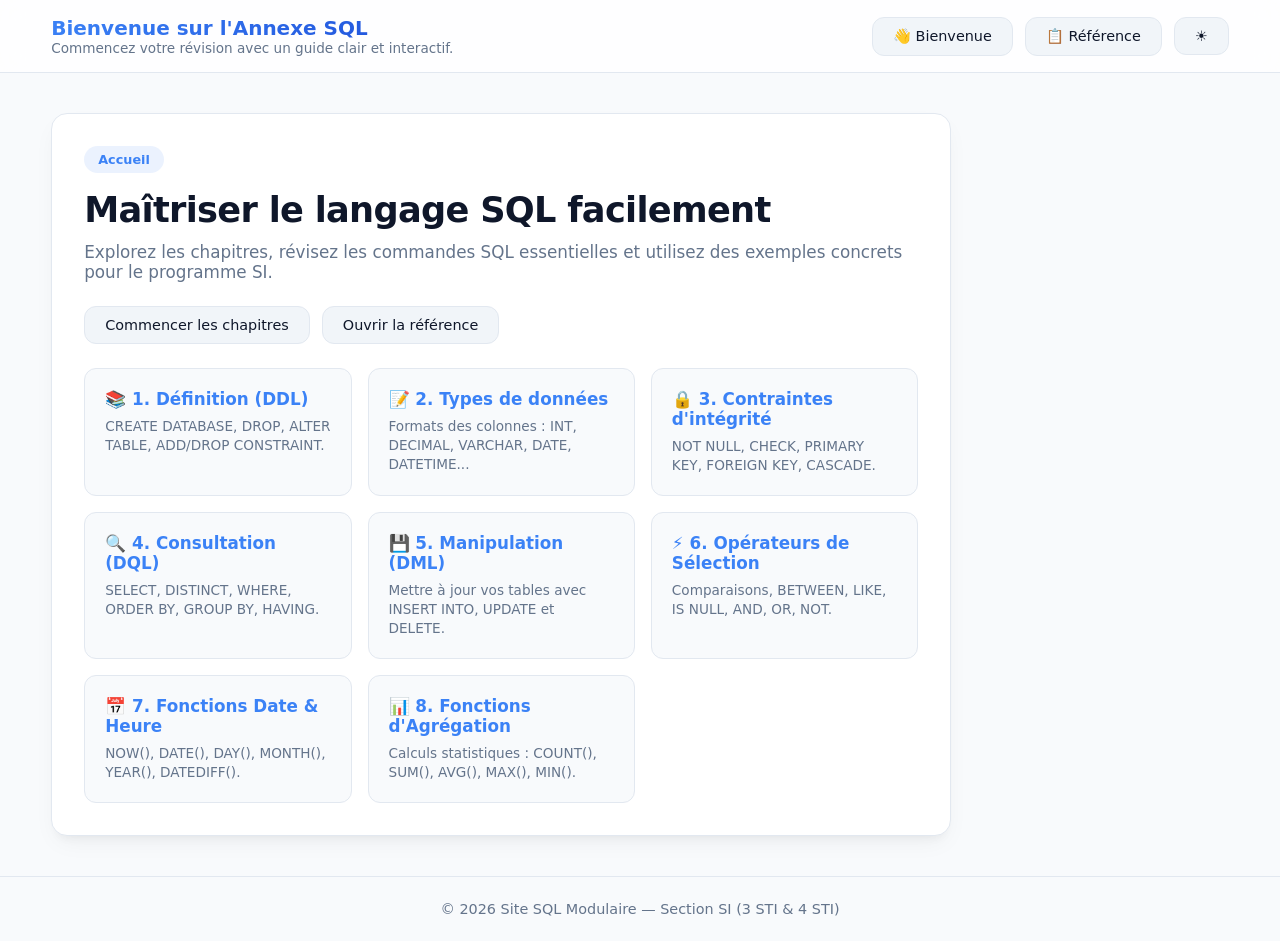
==== index.html @ 150a0384 "Fix broken navigation entry pages" ====
<!DOCTYPE html>
<html lang="fr">
<head>
  <meta charset="UTF-8">
  <meta name="viewport" content="width=device-width, initial-scale=1.0">
  <title>Annexe SQL — Accueil</title>
  <link rel="stylesheet" href="style.css">
  <link rel="shortcut icon" type="image/x-icon" href="sql.png">
</head>
<body>

<div class="progress-bar" id="progressBar"></div>
<button class="floating-btn" id="topBtn">↑</button>

<header>
  <div class="wrap topbar">
    <div class="brand">
      <h1>Bienvenue sur l'Annexe SQL</h1>
      <p>Commencez votre révision avec un guide clair et interactif.</p>
    </div>
    <nav>
      <a href="welcome.html" class="btn">👋 Bienvenue</a>
      <a href="reference.html" class="btn">📋 Référence</a>
      <button class="btn" id="themeBtn">☀️</button>
    </nav>
  </div>
</header>

<main class="wrap hero">
  <div class="main-card">
    <span class="badge">Accueil</span>
    <h2 class="hero-title">Maîtriser le langage SQL facilement</h2>
    <p class="hero-desc">Explorez les chapitres, révisez les commandes SQL essentielles et utilisez des exemples concrets pour le programme SI.</p>

    <div class="search-row">
      <a href="types.html" class="btn">Commencer les chapitres</a>
      <a href="reference.html" class="btn">Ouvrir la référence</a>
    </div>

    <div class="lesson-choice">
      <a href="ddl.html" class="lesson-box">
        <h4>📚 1. Définition (DDL)</h4>
        <p>CREATE DATABASE, DROP, ALTER TABLE, ADD/DROP CONSTRAINT.</p>
      </a>
      <a href="types.html" class="lesson-box">
        <h4>📝 2. Types de données</h4>
        <p>Formats des colonnes : INT, DECIMAL, VARCHAR, DATE, DATETIME...</p>
      </a>
      <a href="contraintes.html" class="lesson-box">
        <h4>🔒 3. Contraintes d'intégrité</h4>
        <p>NOT NULL, CHECK, PRIMARY KEY, FOREIGN KEY, CASCADE.</p>
      </a>
      <a href="dql.html" class="lesson-box">
        <h4>🔍 4. Consultation (DQL)</h4>
        <p>SELECT, DISTINCT, WHERE, ORDER BY, GROUP BY, HAVING.</p>
      </a>
      <a href="dml.html" class="lesson-box">
        <h4>💾 5. Manipulation (DML)</h4>
        <p>Mettre à jour vos tables avec INSERT INTO, UPDATE et DELETE.</p>
      </a>
      <a href="operateurs.html" class="lesson-box">
        <h4>⚡ 6. Opérateurs de Sélection</h4>
        <p>Comparaisons, BETWEEN, LIKE, IS NULL, AND, OR, NOT.</p>
      </a>
      <a href="dates.html" class="lesson-box">
        <h4>📅 7. Fonctions Date & Heure</h4>
        <p>NOW(), DATE(), DAY(), MONTH(), YEAR(), DATEDIFF().</p>
      </a>
      <a href="agregation.html" class="lesson-box">
        <h4>📊 8. Fonctions d'Agrégation</h4>
        <p>Calculs statistiques : COUNT(), SUM(), AVG(), MAX(), MIN().</p>
      </a>
    </div>
  </div>
</main>

<footer>
  <p>© 2026 Site SQL Modulaire — Section SI (3 STI & 4 STI)</p>
</footer>

<script src="script.js"></script>
</body>
</html>
---- style.css ----
:root {
  --bg: #f8fafc;
  --card: #ffffff;
  --ink: #0f172a;
  --muted: #64748b;
  --brand: #3b82f6;
  --brand-gradient: linear-gradient(135deg, #3b82f6, #1d4ed8);
  --line: #e2e8f0;
  --soft: #f1f5f9;
  --shadow: 0 10px 25px -5px rgba(0, 0, 0, 0.05),
             0 8px 10px -6px rgba(0, 0, 0, 0.05);
  --shadow-hover: 0 20px 25px -5px rgba(59, 130, 246, 0.1),
                  0 10px 10px -5px rgba(59, 130, 246, 0.04);
  --radius-lg: 16px;
  --radius-md: 12px;
}

body[data-theme="dark"] {
  --bg: #0b1329;
  --card: #111c44;
  --ink: #f8fafc;
  --muted: #94a3b8;
  --line: #1e293b;
  --soft: #1e293b;
  --shadow: 0 10px 25px -5px rgba(0, 0, 0, 0.3);
  --shadow-hover: 0 20px 25px -5px rgba(0, 0, 0, 0.4);
}

* {
  margin: 0;
  padding: 0;
  box-sizing: border-box;
  font-family: "Segoe UI", system-ui, -apple-system, sans-serif;
}

body {
  background-color: var(--bg);
  color: var(--ink);
  transition: background-color 0.3s, color 0.3s;
  min-height: 100vh;
  display: flex;
  flex-direction: column;
}

/* Progress Bar */
.progress-bar {
  position: fixed;
  top: 0;
  left: 0;
  width: 0%;
  height: 4px;
  background: var(--brand-gradient);
  z-index: 1000;
  transition: width 0.1s ease;
}

/* Header & Navigation */
header {
  position: sticky;
  top: 0;
  z-index: 90;
  background: rgba(255, 255, 255, 0.8);
  backdrop-filter: blur(12px);
  border-bottom: 1px solid var(--line);
  transition: background 0.3s, border-color 0.3s;
}

body[data-theme="dark"] header {
  background: rgba(17, 28, 68, 0.8);
}

.wrap {
  width: min(1200px, 92%);
  margin: auto;
}

.topbar {
  display: flex;
  justify-content: space-between;
  align-items: center;
  padding: 16px 0;
}

.brand h1 {
  font-size: 1.25rem;
  font-weight: 700;
  background: var(--brand-gradient);
  -webkit-background-clip: text;
  -webkit-text-fill-color: transparent;
}

.brand p {
  color: var(--muted);
  font-size: 0.85rem;
}

nav {
  display: flex;
  gap: 12px;
  align-items: center;
}

.btn {
  text-decoration: none;
  padding: 10px 20px;
  border-radius: var(--radius-md);
  background: var(--soft);
  color: var(--ink);
  font-weight: 500;
  font-size: 0.9rem;
  border: 1px solid var(--line);
  cursor: pointer;
  transition: all 0.2s ease;
  display: inline-flex;
  align-items: center;
  gap: 8px;
}

.btn:hover {
  transform: translateY(-2px);
  background: var(--brand);
  color: white;
  border-color: var(--brand);
  box-shadow: 0 4px 12px rgba(59, 130, 246, 0.25);
}

/* Hero Section */
.hero {
  padding: 40px 0;
  flex: 1;
}

.hero-grid {
  display: grid;
  grid-template-columns: 1fr;
  gap: 24px;
  justify-items: center;
  max-width: 900px;
  margin: 0 auto;
}

.main-card {
  background: var(--card);
  border: 1px solid var(--line);
  border-radius: var(--radius-lg);
  padding: 32px;
  box-shadow: var(--shadow);
  width: 100%;
  max-width: 900px;
}

.badge {
  display: inline-block;
  padding: 6px 14px;
  background: rgba(59, 130, 246, 0.1);
  color: var(--brand);
  border-radius: 99px;
  font-size: 0.8rem;
  font-weight: 600;
  margin-bottom: 16px;
}

.hero-title {
  font-size: 2.2rem;
  font-weight: 800;
  margin-bottom: 12px;
  letter-spacing: -0.02em;
}

.hero-desc {
  color: var(--muted);
  font-size: 1.05rem;
  margin-bottom: 24px;
}

/* Search Bar */
.search-row {
  display: flex;
  gap: 12px;
  margin-bottom: 24px;
}

.search-box {
  flex: 1;
  padding: 14px 18px;
  border-radius: var(--radius-md);
  border: 1px solid var(--line);
  background: var(--bg);
  color: var(--ink);
  font-size: 0.95rem;
  outline: none;
  transition: all 0.2s ease;
}

.search-box:focus {
  border-color: var(--brand);
  box-shadow: 0 0 0 4px rgba(59, 130, 246, 0.15);
  background: var(--card);
}

/* Grid of Lessons */
.lesson-choice {
  display: grid;
  grid-template-columns: repeat(auto-fit, minmax(260px, 1fr));
  gap: 16px;
  margin-top: 24px;
}

.lesson-box,
.lesson-box:link,
.lesson-box:visited,
.lesson-box:active {
  display: block;
  background: var(--bg);
  border: 1px solid var(--line);
  border-radius: var(--radius-md);
  padding: 20px;
  text-decoration: none !important;
  color: var(--ink) !important;
  transition: all 0.25s ease;
  position: relative;
}

.lesson-box h4 {
  font-size: 1.05rem;
  color: var(--brand) !important;
  margin-bottom: 8px;
  text-decoration: none;
}

.lesson-box p {
  color: var(--muted) !important;
  font-size: 0.85rem;
  line-height: 1.4;
  margin: 0;
  text-decoration: none;
}

.lesson-box:hover {
  transform: translateY(-4px);
  background: var(--card);
  border-color: var(--brand);
  box-shadow: var(--shadow-hover);
  color: var(--ink) !important;
  text-decoration: none !important;
}

.lesson-box.hidden {
  display: none;
}

.lesson-box.highlight {
  background: rgba(59, 130, 246, 0.05);
  border-color: var(--brand);
  box-shadow: 0 0 0 2px rgba(59, 130, 246, 0.15);
}

/* Stats Sidebar */
.stats-sidebar {
  display: flex;
  flex-direction: column;
  gap: 16px;
}

.stat-box {
  background: var(--card);
  border: 1px solid var(--line);
  border-radius: var(--radius-lg);
  padding: 20px;
  box-shadow: var(--shadow);
  display: flex;
  align-items: center;
  gap: 16px;
}

.stat-icon {
  width: 48px;
  height: 48px;
  border-radius: var(--radius-md);
  background: rgba(59, 130, 246, 0.1);
  color: var(--brand);
  display: flex;
  align-items: center;
  justify-content: center;
  font-size: 1.5rem;
}

.stat-info strong {
  display: block;
  font-size: 1.2rem;
  font-weight: 700;
}

.stat-info span {
  color: var(--muted);
  font-size: 0.85rem;
}

/* Lesson View Cards */
.lesson-header {
  margin-bottom: 32px;
  animation: fadeIn 0.4s ease;
}

.content-card {
  background: var(--card);
  border: 1px solid var(--line);
  border-radius: var(--radius-lg);
  padding: 24px;
  margin-bottom: 20px;
  box-shadow: var(--shadow);
  animation: fadeIn 0.4s ease;
}

.content-card h3 {
  font-size: 1.2rem;
  margin-bottom: 12px;
  color: var(--brand);
}

.content-card p {
  color: var(--muted);
  font-size: 0.95rem;
  margin-bottom: 16px;
}

/* Code Blocks */
pre {
  background: #0f172a;
  color: #e2e8f0;
  padding: 18px;
  border-radius: var(--radius-md);
  overflow-x: auto;
  font-family: "Fira Code", "Courier New", Courier, monospace;
  font-size: 0.9rem;
  border: 1px solid #1e293b;
  box-shadow: inset 0 2px 4px rgba(0, 0, 0, 0.2);
  line-height: 1.6;
  position: relative;
}

body[data-theme="dark"] pre {
  background: #0b1329;
  color: #e2e8f0;
  border-color: #1e293b;
}

pre::-webkit-scrollbar {
  height: 8px;
}

pre::-webkit-scrollbar-track {
  background: transparent;
}

pre::-webkit-scrollbar-thumb {
  background: rgba(59, 130, 246, 0.3);
  border-radius: 4px;
}

pre::-webkit-scrollbar-thumb:hover {
  background: rgba(59, 130, 246, 0.5);
}

code {
  font-family: inherit;
  padding: 2px 4px;
  background: rgba(59, 130, 246, 0.1);
  color: inherit;
  border-radius: 3px;
}

pre code {
  padding: 0;
  background: none;
  color: inherit;
}

/* Floating Top Button */
.floating-btn {
  position: fixed;
  right: 24px;
  bottom: 24px;
  width: 48px;
  height: 48px;
  border: none;
  border-radius: 50%;
  background: var(--brand-gradient);
  color: white;
  font-size: 1.2rem;
  cursor: pointer;
  display: none;
  box-shadow: 0 4px 14px rgba(59, 130, 246, 0.4);
  z-index: 99;
  justify-content: center;
  align-items: center;
  animation: slideUp 0.3s ease;
}

.floating-btn:hover {
  transform: scale(1.1);
  box-shadow: 0 6px 20px rgba(59, 130, 246, 0.5);
}

@keyframes slideUp {
  from {
    transform: translateY(60px);
    opacity: 0;
  }

  to {
    transform: translateY(0);
    opacity: 1;
  }
}

/* Footer */
footer {
  margin-top: auto;
  padding: 24px 0;
  text-align: center;
  color: var(--muted);
  border-top: 1px solid var(--line);
  font-size: 0.9rem;
}

@keyframes fadeIn {
  from {
    opacity: 0;
    transform: translateY(10px);
  }

  to {
    opacity: 1;
    transform: translateY(0);
  }
}

/* Table Responsive */
table {
  margin: 16px 0;
}

@media (max-width: 900px) {
  .hero-grid {
    grid-template-columns: 1fr;
  }

  .hero-title {
    font-size: 1.8rem;
  }

  .lesson-choice {
    grid-template-columns: repeat(auto-fit, minmax(200px, 1fr));
  }

  pre {
    font-size: 0.8rem;
    padding: 14px;
  }
}

@media (max-width: 768px) {
  table {
    font-size: 0.85rem;
  }

  table th,
  table td {
    padding: 8px;
  }

  .search-row {
    flex-wrap: wrap;
  }

  .search-row .btn {
    flex: 1;
    min-width: 80px;
  }
}

@media (max-width: 600px) {
  .topbar {
    flex-direction: column;
    gap: 12px;
    align-items: flex-start;
  }

  .hero-title {
    font-size: 1.5rem;
  }

  .hero-desc {
    font-size: 0.95rem;
  }

  .main-card {
    padding: 20px;
  }

  .lesson-choice {
    grid-template-columns: 1fr;
  }
}

/* Print Styles */
@media print {
  .progress-bar,
  .floating-btn,
  .search-row,
  .stats-sidebar {
    display: none;
  }

  .content-card {
    page-break-inside: avoid;
    box-shadow: none;
    border: 1px solid #ccc;
  }
}
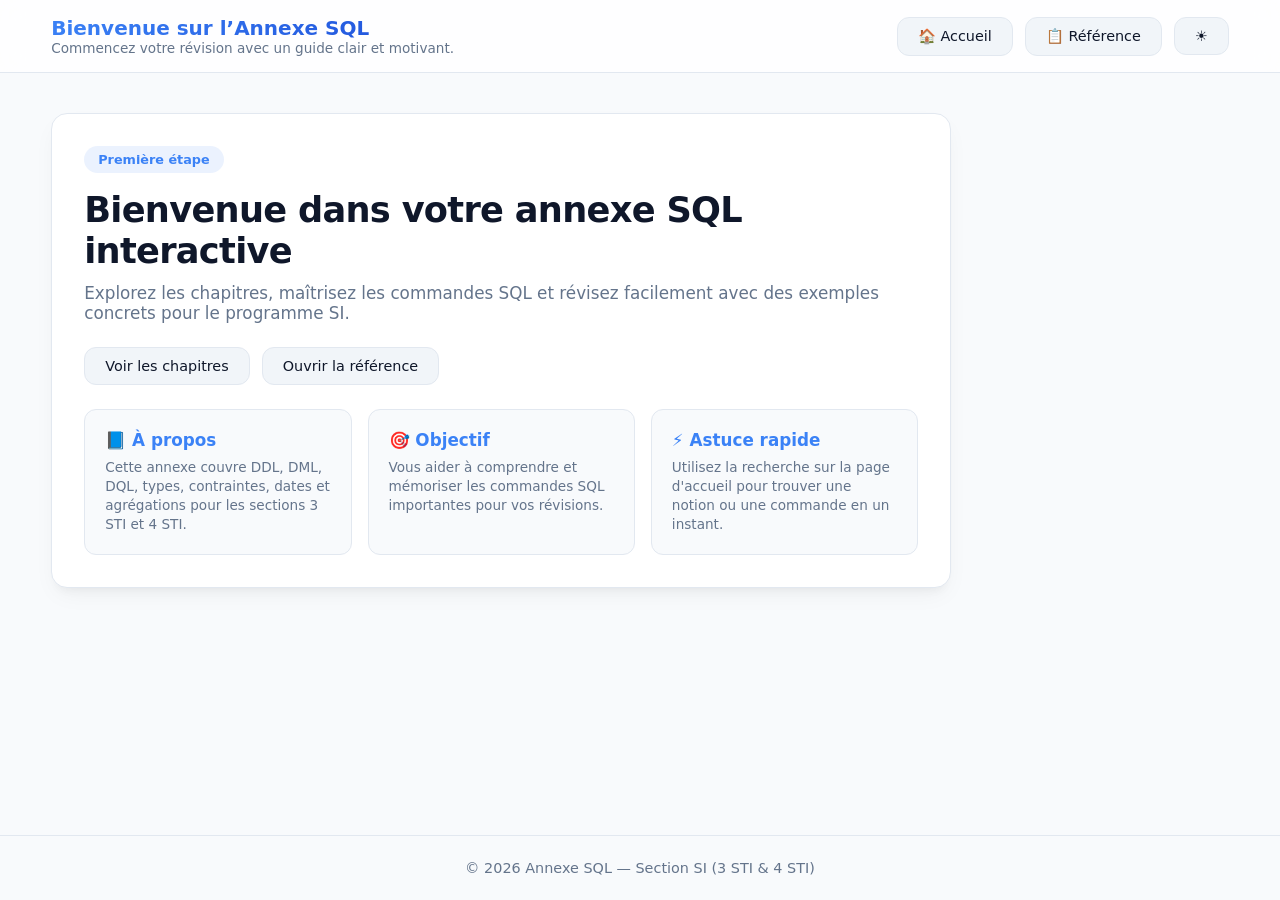
==== commit bfe81c63: "Rename index (2).html to index.html" ====
--- a/index.html
+++ b/index.html
@@ -3,23 +3,22 @@
 <head>
   <meta charset="UTF-8">
   <meta name="viewport" content="width=device-width, initial-scale=1.0">
-  <title>Annexe SQL — Accueil</title>
+  <title>Bienvenue — Annexe SQL</title>
   <link rel="stylesheet" href="style.css">
   <link rel="shortcut icon" type="image/x-icon" href="sql.png">
 </head>
 <body>
-
 <div class="progress-bar" id="progressBar"></div>
 <button class="floating-btn" id="topBtn">↑</button>
 
 <header>
   <div class="wrap topbar">
     <div class="brand">
-      <h1>Bienvenue sur l'Annexe SQL</h1>
-      <p>Commencez votre révision avec un guide clair et interactif.</p>
+      <h1>Bienvenue sur l’Annexe SQL</h1>
+      <p>Commencez votre révision avec un guide clair et motivant.</p>
     </div>
     <nav>
-      <a href="welcome.html" class="btn">👋 Bienvenue</a>
+      <a href="index.html" class="btn">🏠 Accueil</a>
       <a href="reference.html" class="btn">📋 Référence</a>
       <button class="btn" id="themeBtn">☀️</button>
     </nav>
@@ -28,56 +27,36 @@
 
 <main class="wrap hero">
   <div class="main-card">
-    <span class="badge">Accueil</span>
-    <h2 class="hero-title">Maîtriser le langage SQL facilement</h2>
-    <p class="hero-desc">Explorez les chapitres, révisez les commandes SQL essentielles et utilisez des exemples concrets pour le programme SI.</p>
+    <span class="badge">Première étape</span>
+    <h2 class="hero-title">Bienvenue dans votre annexe SQL interactive</h2>
+    <p class="hero-desc">Explorez les chapitres, maîtrisez les commandes SQL et révisez facilement avec des exemples concrets pour le programme SI.</p>
 
     <div class="search-row">
-      <a href="types.html" class="btn">Commencer les chapitres</a>
+      <a href="index.html" class="btn">Voir les chapitres</a>
       <a href="reference.html" class="btn">Ouvrir la référence</a>
     </div>
 
     <div class="lesson-choice">
-      <a href="ddl.html" class="lesson-box">
-        <h4>📚 1. Définition (DDL)</h4>
-        <p>CREATE DATABASE, DROP, ALTER TABLE, ADD/DROP CONSTRAINT.</p>
-      </a>
-      <a href="types.html" class="lesson-box">
-        <h4>📝 2. Types de données</h4>
-        <p>Formats des colonnes : INT, DECIMAL, VARCHAR, DATE, DATETIME...</p>
-      </a>
-      <a href="contraintes.html" class="lesson-box">
-        <h4>🔒 3. Contraintes d'intégrité</h4>
-        <p>NOT NULL, CHECK, PRIMARY KEY, FOREIGN KEY, CASCADE.</p>
-      </a>
-      <a href="dql.html" class="lesson-box">
-        <h4>🔍 4. Consultation (DQL)</h4>
-        <p>SELECT, DISTINCT, WHERE, ORDER BY, GROUP BY, HAVING.</p>
-      </a>
-      <a href="dml.html" class="lesson-box">
-        <h4>💾 5. Manipulation (DML)</h4>
-        <p>Mettre à jour vos tables avec INSERT INTO, UPDATE et DELETE.</p>
-      </a>
-      <a href="operateurs.html" class="lesson-box">
-        <h4>⚡ 6. Opérateurs de Sélection</h4>
-        <p>Comparaisons, BETWEEN, LIKE, IS NULL, AND, OR, NOT.</p>
-      </a>
-      <a href="dates.html" class="lesson-box">
-        <h4>📅 7. Fonctions Date & Heure</h4>
-        <p>NOW(), DATE(), DAY(), MONTH(), YEAR(), DATEDIFF().</p>
-      </a>
-      <a href="agregation.html" class="lesson-box">
-        <h4>📊 8. Fonctions d'Agrégation</h4>
-        <p>Calculs statistiques : COUNT(), SUM(), AVG(), MAX(), MIN().</p>
-      </a>
+      <div class="lesson-box">
+        <h4>📘 À propos</h4>
+        <p>Cette annexe couvre DDL, DML, DQL, types, contraintes, dates et agrégations pour les sections 3 STI et 4 STI.</p>
+      </div>
+      <div class="lesson-box">
+        <h4>🎯 Objectif</h4>
+        <p>Vous aider à comprendre et mémoriser les commandes SQL importantes pour vos révisions.</p>
+      </div>
+      <div class="lesson-box">
+        <h4>⚡ Astuce rapide</h4>
+        <p>Utilisez la recherche sur la page d'accueil pour trouver une notion ou une commande en un instant.</p>
+      </div>
     </div>
   </div>
 </main>
 
 <footer>
-  <p>© 2026 Site SQL Modulaire — Section SI (3 STI & 4 STI)</p>
+  <p>© 2026 Annexe SQL — Section SI (3 STI & 4 STI)</p>
 </footer>
 
 <script src="script.js"></script>
 </body>
-</html>+</html>
